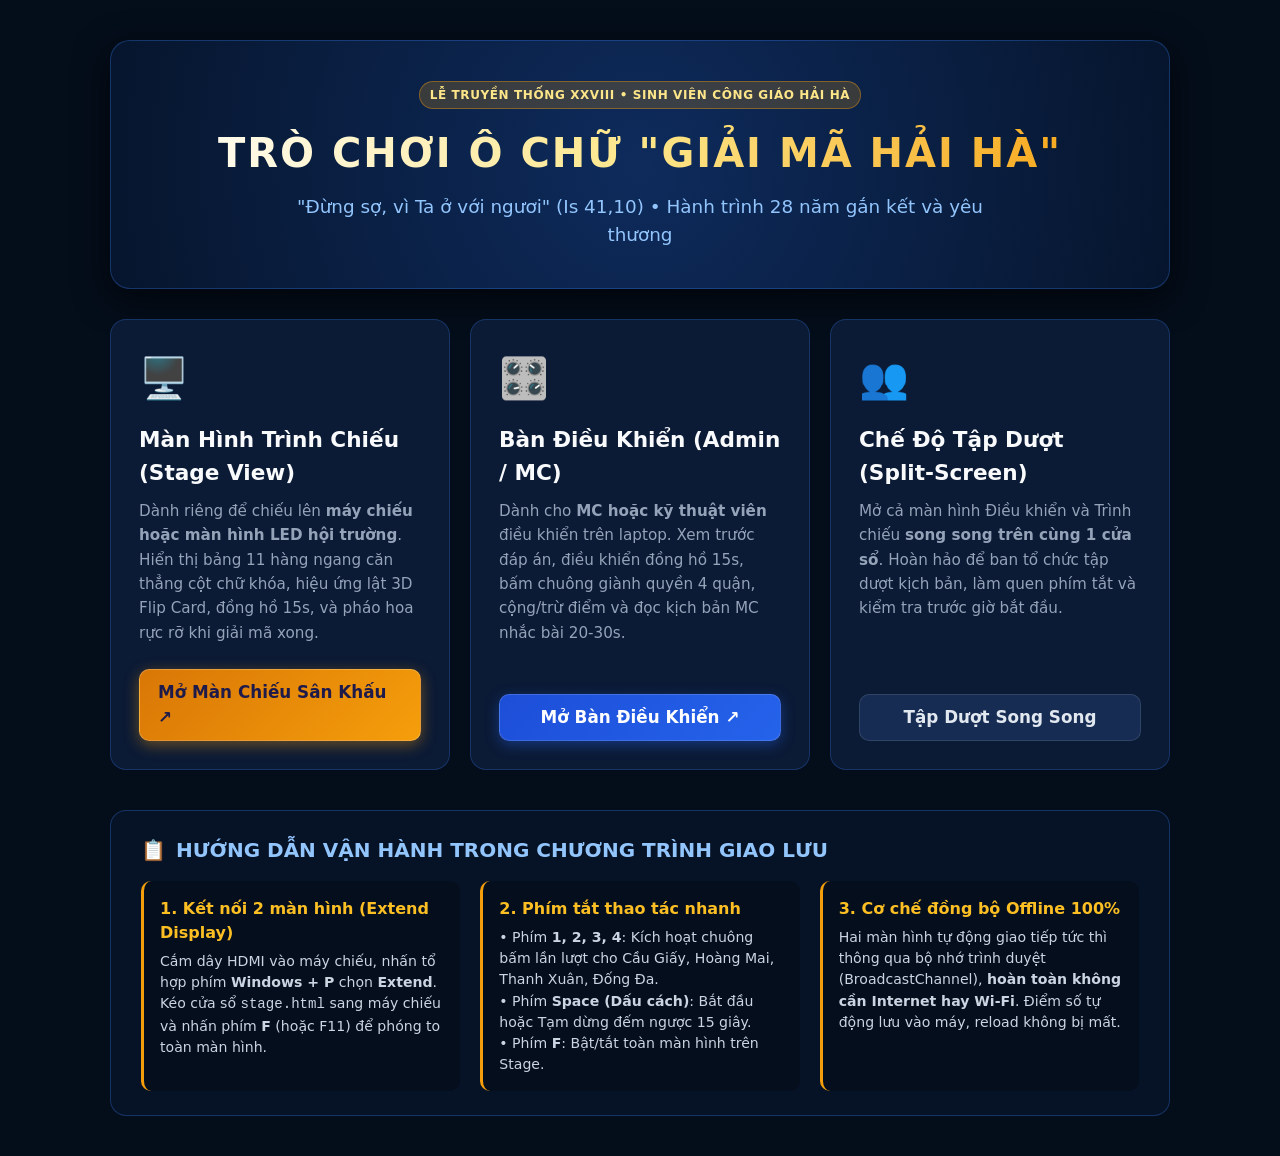
==== index.html @ d1034c19 "ver 1" ====
<!DOCTYPE html>
<html lang="vi">
<head>
  <meta charset="UTF-8">
  <meta name="viewport" content="width=device-width, initial-scale=1.0">
  <title>Khởi Động Trò Chơi Ô Chữ - SVCG Hải Hà XXVIII</title>
  <link rel="stylesheet" href="css/common.css">
  <style>
    .hub-container {
      max-width: 1100px;
      margin: 40px auto;
      padding: 0 20px;
    }

    .hero-banner {
      text-align: center;
      padding: 40px 20px;
      background: radial-gradient(circle at center, #0e2b5c 0%, #06152d 100%);
      border: 1px solid rgba(59, 130, 246, 0.3);
      border-radius: 20px;
      box-shadow: var(--shadow-lg);
      margin-bottom: 30px;
      position: relative;
      overflow: hidden;
    }

    .hero-banner h1 {
      font-size: 2.5rem;
      font-weight: 900;
      letter-spacing: 2px;
      background: linear-gradient(90deg, #ffffff, #fde68a, #f59e0b);
      -webkit-background-clip: text;
      -webkit-text-fill-color: transparent;
      margin-bottom: 10px;
    }

    .hero-banner p {
      font-size: 1.15rem;
      color: #93c5fd;
      max-width: 700px;
      margin: 0 auto;
    }

    .modes-grid {
      display: grid;
      grid-template-columns: repeat(auto-fit, minmax(320px, 1fr));
      gap: 20px;
      margin-bottom: 40px;
    }

    .mode-card {
      background: rgba(13, 30, 59, 0.85);
      border: 1px solid rgba(59, 130, 246, 0.25);
      border-radius: 16px;
      padding: 28px;
      display: flex;
      flex-direction: column;
      justify-content: space-between;
      transition: all 0.3s cubic-bezier(0.4, 0, 0.2, 1);
      position: relative;
      overflow: hidden;
    }

    .mode-card:hover {
      transform: translateY(-6px);
      border-color: var(--accent-gold);
      box-shadow: 0 12px 30px rgba(0, 0, 0, 0.5), 0 0 20px rgba(245, 158, 11, 0.2);
    }

    .mode-icon {
      font-size: 2.5rem;
      margin-bottom: 16px;
    }

    .mode-card h2 {
      font-size: 1.35rem;
      color: #f8fafc;
      margin-bottom: 10px;
    }

    .mode-card p {
      font-size: 0.95rem;
      color: #94a3b8;
      line-height: 1.6;
      margin-bottom: 24px;
      flex: 1;
    }

    /* Guide Box */
    .guide-box {
      background: rgba(8, 20, 42, 0.8);
      border: 1px solid rgba(59, 130, 246, 0.3);
      border-radius: 16px;
      padding: 24px 30px;
    }

    .guide-grid {
      display: grid;
      grid-template-columns: repeat(auto-fit, minmax(280px, 1fr));
      gap: 20px;
      margin-top: 16px;
    }

    .guide-item {
      background: rgba(0, 0, 0, 0.25);
      padding: 16px;
      border-radius: 10px;
      border-left: 3px solid var(--accent-gold);
    }

    .guide-item h3 {
      font-size: 1rem;
      color: #fbbf24;
      margin-bottom: 6px;
    }

    .guide-item p {
      font-size: 0.88rem;
      color: #cbd5e1;
      line-height: 1.5;
    }
  </style>
</head>
<body>
  <div class="hub-container">
    <!-- Hero Banner -->
    <header class="hero-banner">
      <div class="badge" style="background: rgba(245, 158, 11, 0.2); color: #fde68a; margin-bottom: 14px; border: 1px solid rgba(245, 158, 11, 0.4);">
        LỄ TRUYỀN THỐNG XXVIII • SINH VIÊN CÔNG GIÁO HẢI HÀ
      </div>
      <h1>TRÒ CHƠI Ô CHỮ "GIẢI MÃ HẢI HÀ"</h1>
      <p>"Đừng sợ, vì Ta ở với ngươi" (Is 41,10) • Hành trình 28 năm gắn kết và yêu thương</p>
    </header>

    <!-- Selection Grid -->
    <section class="modes-grid">
      <!-- Card 1: Stage View -->
      <div class="mode-card">
        <div>
          <div class="mode-icon">🖥️</div>
          <h2>Màn Hình Trình Chiếu (Stage View)</h2>
          <p>
            Dành riêng để chiếu lên <strong>máy chiếu hoặc màn hình LED hội trường</strong>. 
            Hiển thị bảng 11 hàng ngang căn thẳng cột chữ khóa, hiệu ứng lật 3D Flip Card, đồng hồ 15s, và pháo hoa rực rỡ khi giải mã xong.
          </p>
        </div>
        <a href="stage.html" target="_blank" class="btn btn-gold" style="width: 100%; font-size: 1.05rem;">
          Mở Màn Chiếu Sân Khấu ↗
        </a>
      </div>

      <!-- Card 2: Admin Controller -->
      <div class="mode-card">
        <div>
          <div class="mode-icon">🎛️</div>
          <h2>Bàn Điều Khiển (Admin / MC)</h2>
          <p>
            Dành cho <strong>MC hoặc kỹ thuật viên</strong> điều khiển trên laptop. 
            Xem trước đáp án, điều khiển đồng hồ 15s, bấm chuông giành quyền 4 quận, cộng/trừ điểm và đọc kịch bản MC nhắc bài 20-30s.
          </p>
        </div>
        <a href="admin.html" target="_blank" class="btn btn-primary" style="width: 100%; font-size: 1.05rem;">
          Mở Bàn Điều Khiển ↗
        </a>
      </div>

      <!-- Card 3: Split Screen Practice -->
      <div class="mode-card">
        <div>
          <div class="mode-icon">👥</div>
          <h2>Chế Độ Tập Dượt (Split-Screen)</h2>
          <p>
            Mở cả màn hình Điều khiển và Trình chiếu <strong>song song trên cùng 1 cửa sổ</strong>. 
            Hoàn hảo để ban tổ chức tập dượt kịch bản, làm quen phím tắt và kiểm tra trước giờ bắt đầu.
          </p>
        </div>
        <a href="split.html" class="btn btn-secondary" style="width: 100%; font-size: 1.05rem;">
          Tập Dượt Song Song
        </a>
      </div>
    </section>

    <!-- Operations Guide -->
    <section class="guide-box">
      <h2 style="font-size: 1.25rem; color: #93c5fd; display: flex; align-items: center; gap: 10px;">
        <span>📋</span> HƯỚNG DẪN VẬN HÀNH TRONG CHƯƠNG TRÌNH GIAO LƯU
      </h2>

      <div class="guide-grid">
        <div class="guide-item">
          <h3>1. Kết nối 2 màn hình (Extend Display)</h3>
          <p>Cắm dây HDMI vào máy chiếu, nhấn tổ hợp phím <strong>Windows + P</strong> chọn <strong>Extend</strong>. Kéo cửa sổ <code>stage.html</code> sang máy chiếu và nhấn phím <strong>F</strong> (hoặc F11) để phóng to toàn màn hình.</p>
        </div>

        <div class="guide-item">
          <h3>2. Phím tắt thao tác nhanh</h3>
          <p>
            • Phím <strong>1, 2, 3, 4</strong>: Kích hoạt chuông bấm lần lượt cho Cầu Giấy, Hoàng Mai, Thanh Xuân, Đống Đa.<br>
            • Phím <strong>Space (Dấu cách)</strong>: Bắt đầu hoặc Tạm dừng đếm ngược 15 giây.<br>
            • Phím <strong>F</strong>: Bật/tắt toàn màn hình trên Stage.
          </p>
        </div>

        <div class="guide-item">
          <h3>3. Cơ chế đồng bộ Offline 100%</h3>
          <p>Hai màn hình tự động giao tiếp tức thì thông qua bộ nhớ trình duyệt (BroadcastChannel), <strong>hoàn toàn không cần Internet hay Wi-Fi</strong>. Điểm số tự động lưu vào máy, reload không bị mất.</p>
        </div>
      </div>
    </section>
  </div>
</body>
</html>
---- css/common.css ----
/* Common Styles & Design System - Gameshow Hải Hà */
:root {
  /* Colors */
  --bg-primary: #040d1a;
  --bg-secondary: #0a1931;
  --bg-card: rgba(13, 30, 59, 0.75);
  --bg-card-hover: rgba(20, 45, 88, 0.85);
  --border-card: rgba(64, 126, 230, 0.25);
  
  --accent-gold: #f59e0b;
  --accent-gold-light: #fde68a;
  --accent-gold-glow: rgba(245, 158, 11, 0.5);
  
  --accent-blue: #2563eb;
  --accent-cyan: #06b6d4;
  --accent-red: #ef4444;
  --accent-green: #10b981;
  
  --text-main: #f8fafc;
  --text-muted: #94a3b8;
  --text-dim: #64748b;
  
  /* Teams */
  --caugiay: #3b82f6;
  --hoangmai: #ef4444;
  --thanhxuan: #10b981;
  --dongda: #f59e0b;
  
  /* Fonts */
  --font-main: 'Segoe UI', system-ui, -apple-system, BlinkMacSystemFont, Roboto, sans-serif;
  --font-mono: 'Consolas', 'Courier New', monospace;

  /* Shadows & Glow */
  --shadow-sm: 0 2px 8px rgba(0, 0, 0, 0.3);
  --shadow-md: 0 4px 20px rgba(0, 0, 0, 0.4);
  --shadow-lg: 0 10px 35px rgba(0, 0, 0, 0.6);
  --glow-gold: 0 0 25px rgba(245, 158, 11, 0.7), 0 0 50px rgba(245, 158, 11, 0.3);
  --glow-cyan: 0 0 20px rgba(6, 182, 212, 0.6);
  --glow-blue: 0 0 25px rgba(37, 99, 235, 0.5);
}

* {
  box-sizing: border-box;
  margin: 0;
  padding: 0;
  user-select: none;
}

body {
  font-family: var(--font-main);
  background-color: var(--bg-primary);
  color: var(--text-main);
  min-height: 100vh;
  overflow-x: hidden;
  line-height: 1.5;
}

/* Glassmorphism Card Utility */
.glass-panel {
  background: var(--bg-card);
  backdrop-filter: blur(16px);
  -webkit-backdrop-filter: blur(16px);
  border: 1px solid var(--border-card);
  border-radius: 14px;
  box-shadow: var(--shadow-md);
}

/* Button styles */
.btn {
  font-family: var(--font-main);
  display: inline-flex;
  align-items: center;
  justify-content: center;
  gap: 8px;
  padding: 10px 18px;
  font-size: 0.95rem;
  font-weight: 600;
  border-radius: 10px;
  border: 1px solid transparent;
  cursor: pointer;
  transition: all 0.2s cubic-bezier(0.4, 0, 0.2, 1);
  outline: none;
  text-decoration: none;
}

.btn:active {
  transform: scale(0.97);
}

.btn-primary {
  background: linear-gradient(135deg, #1d4ed8, #2563eb);
  color: white;
  border-color: rgba(255, 255, 255, 0.15);
  box-shadow: 0 4px 14px rgba(37, 99, 235, 0.4);
}
.btn-primary:hover {
  background: linear-gradient(135deg, #2563eb, #3b82f6);
  box-shadow: var(--glow-blue);
}

.btn-gold {
  background: linear-gradient(135deg, #d97706, #f59e0b);
  color: #1e1b4b;
  font-weight: 700;
  border-color: rgba(255, 255, 255, 0.2);
  box-shadow: 0 4px 15px rgba(245, 158, 11, 0.4);
}
.btn-gold:hover {
  background: linear-gradient(135deg, #f59e0b, #fbbf24);
  box-shadow: var(--glow-gold);
}

.btn-success {
  background: linear-gradient(135deg, #059669, #10b981);
  color: white;
}
.btn-success:hover {
  background: linear-gradient(135deg, #10b981, #34d399);
}

.btn-danger {
  background: linear-gradient(135deg, #dc2626, #ef4444);
  color: white;
}
.btn-danger:hover {
  background: linear-gradient(135deg, #ef4444, #f87171);
}

.btn-secondary {
  background: rgba(30, 58, 102, 0.6);
  color: #e2e8f0;
  border-color: rgba(148, 163, 184, 0.2);
}
.btn-secondary:hover {
  background: rgba(45, 85, 150, 0.8);
  border-color: rgba(148, 163, 184, 0.4);
}

/* Badge */
.badge {
  display: inline-flex;
  align-items: center;
  padding: 4px 10px;
  font-size: 0.75rem;
  font-weight: 700;
  text-transform: uppercase;
  letter-spacing: 0.05em;
  border-radius: 20px;
  background: rgba(255, 255, 255, 0.1);
}

/* Modal overlay */
.modal-overlay {
  position: fixed;
  inset: 0;
  background: rgba(2, 6, 18, 0.85);
  backdrop-filter: blur(10px);
  display: flex;
  align-items: center;
  justify-content: center;
  z-index: 1000;
  opacity: 0;
  pointer-events: none;
  transition: opacity 0.3s ease;
}

.modal-overlay.active {
  opacity: 1;
  pointer-events: auto;
}

.modal-content {
  background: linear-gradient(160deg, #0c2044, #061127);
  border: 1px solid var(--accent-gold);
  border-radius: 20px;
  box-shadow: var(--shadow-lg), var(--glow-gold);
  max-width: 90vw;
  width: 650px;
  padding: 30px;
  text-align: center;
  transform: scale(0.9);
  transition: transform 0.3s cubic-bezier(0.34, 1.56, 0.64, 1);
}

.modal-overlay.active .modal-content {
  transform: scale(1);
}
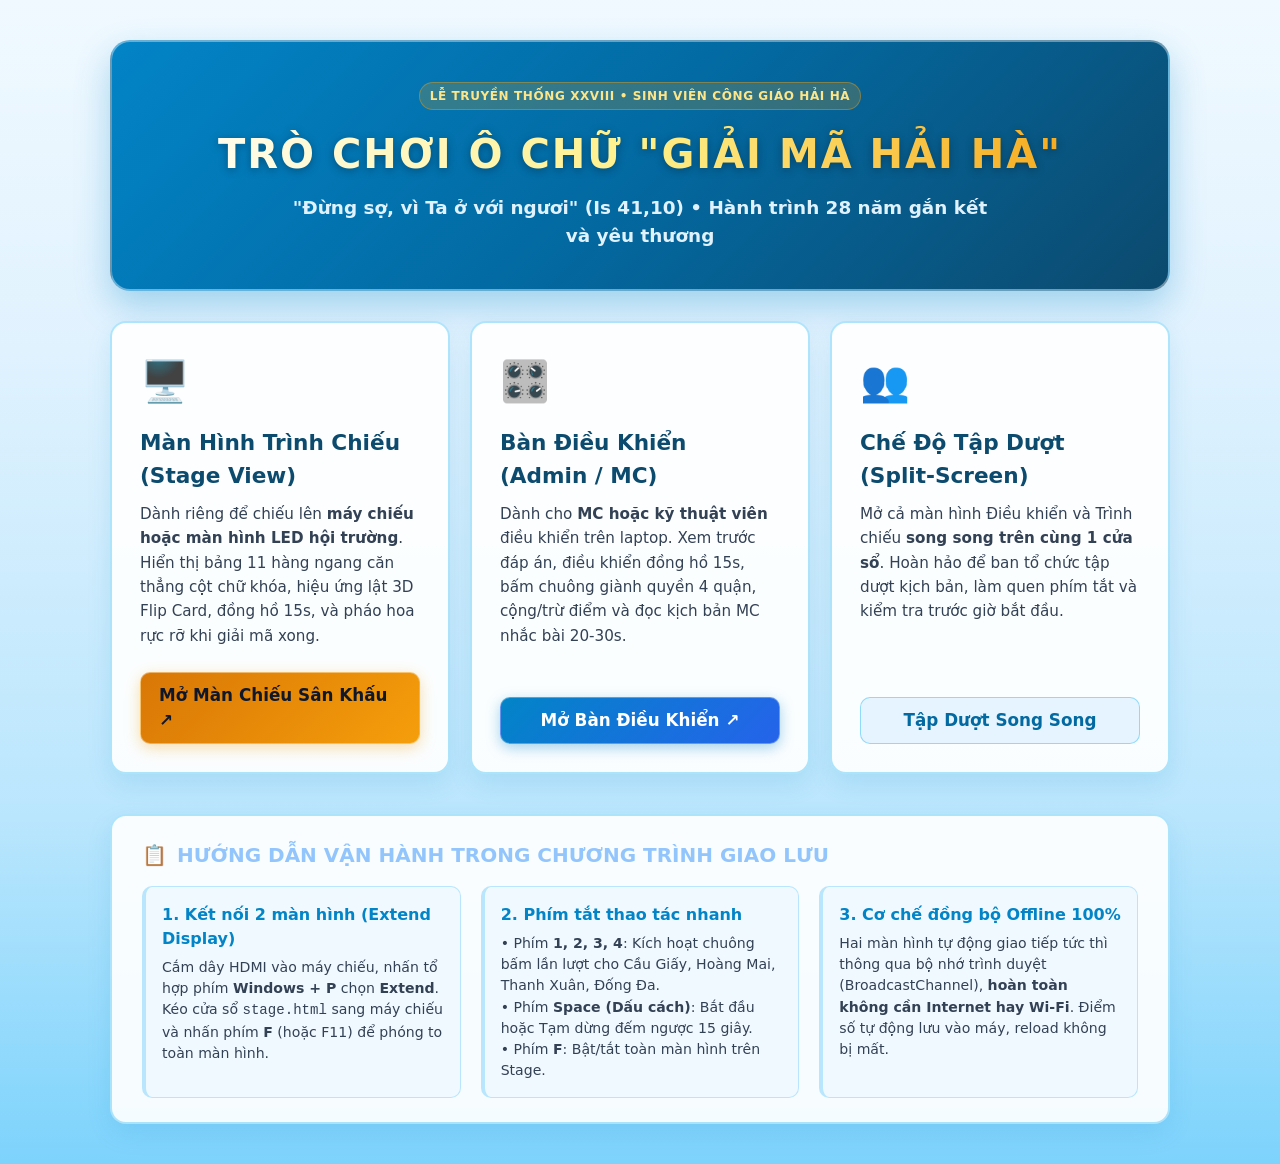
==== commit 1d99a18f: "fix source ask and color to sea and recomment 2" ====
--- a/index.html
+++ b/index.html
@@ -6,6 +6,12 @@
   <title>Khởi Động Trò Chơi Ô Chữ - SVCG Hải Hà XXVIII</title>
   <link rel="stylesheet" href="css/common.css">
   <style>
+    body {
+      background: linear-gradient(180deg, #f0f9ff 0%, #e0f2fe 30%, #bae6fd 70%, #7dd3fc 100%);
+      min-height: 100vh;
+      color: #0f172a;
+    }
+
     .hub-container {
       max-width: 1100px;
       margin: 40px auto;
@@ -15,10 +21,10 @@
     .hero-banner {
       text-align: center;
       padding: 40px 20px;
-      background: radial-gradient(circle at center, #0e2b5c 0%, #06152d 100%);
-      border: 1px solid rgba(59, 130, 246, 0.3);
+      background: linear-gradient(135deg, #0284c7 0%, #0369a1 50%, #0c4a6e 100%);
+      border: 2px solid rgba(255, 255, 255, 0.4);
       border-radius: 20px;
-      box-shadow: var(--shadow-lg);
+      box-shadow: 0 15px 35px rgba(2, 132, 199, 0.3);
       margin-bottom: 30px;
       position: relative;
       overflow: hidden;
@@ -28,17 +34,19 @@
       font-size: 2.5rem;
       font-weight: 900;
       letter-spacing: 2px;
-      background: linear-gradient(90deg, #ffffff, #fde68a, #f59e0b);
+      background: linear-gradient(90deg, #ffffff, #fef08a, #f59e0b);
       -webkit-background-clip: text;
       -webkit-text-fill-color: transparent;
       margin-bottom: 10px;
+      filter: drop-shadow(0 2px 4px rgba(0, 0, 0, 0.3));
     }
 
     .hero-banner p {
       font-size: 1.15rem;
-      color: #93c5fd;
+      color: #e0f2fe;
       max-width: 700px;
       margin: 0 auto;
+      font-weight: 600;
     }
 
     .modes-grid {
@@ -49,8 +57,8 @@
     }
 
     .mode-card {
-      background: rgba(13, 30, 59, 0.85);
-      border: 1px solid rgba(59, 130, 246, 0.25);
+      background: rgba(255, 255, 255, 0.92);
+      border: 2px solid rgba(56, 189, 248, 0.4);
       border-radius: 16px;
       padding: 28px;
       display: flex;
@@ -59,12 +67,13 @@
       transition: all 0.3s cubic-bezier(0.4, 0, 0.2, 1);
       position: relative;
       overflow: hidden;
+      box-shadow: 0 10px 25px rgba(2, 132, 199, 0.12);
     }
 
     .mode-card:hover {
       transform: translateY(-6px);
-      border-color: var(--accent-gold);
-      box-shadow: 0 12px 30px rgba(0, 0, 0, 0.5), 0 0 20px rgba(245, 158, 11, 0.2);
+      border-color: #0284c7;
+      box-shadow: 0 16px 35px rgba(2, 132, 199, 0.25);
     }
 
     .mode-icon {
@@ -74,13 +83,14 @@
 
     .mode-card h2 {
       font-size: 1.35rem;
-      color: #f8fafc;
+      color: #0c4a6e;
       margin-bottom: 10px;
+      font-weight: 800;
     }
 
     .mode-card p {
       font-size: 0.95rem;
-      color: #94a3b8;
+      color: #334155;
       line-height: 1.6;
       margin-bottom: 24px;
       flex: 1;
@@ -88,10 +98,11 @@
 
     /* Guide Box */
     .guide-box {
-      background: rgba(8, 20, 42, 0.8);
-      border: 1px solid rgba(59, 130, 246, 0.3);
+      background: rgba(255, 255, 255, 0.92);
+      border: 2px solid rgba(56, 189, 248, 0.4);
       border-radius: 16px;
       padding: 24px 30px;
+      box-shadow: 0 10px 25px rgba(2, 132, 199, 0.12);
     }
 
     .guide-grid {
@@ -102,21 +113,24 @@
     }
 
     .guide-item {
-      background: rgba(0, 0, 0, 0.25);
+      background: #f0f9ff;
       padding: 16px;
       border-radius: 10px;
-      border-left: 3px solid var(--accent-gold);
+      border-left: 4px solid #0284c7;
+      border: 1px solid #bae6fd;
+      border-left-width: 4px;
     }
 
     .guide-item h3 {
       font-size: 1rem;
-      color: #fbbf24;
+      color: #0284c7;
+      font-weight: 800;
       margin-bottom: 6px;
     }
 
     .guide-item p {
       font-size: 0.88rem;
-      color: #cbd5e1;
+      color: #334155;
       line-height: 1.5;
     }
   </style>
--- a/css/common.css
+++ b/css/common.css
@@ -1,42 +1,49 @@
-/* Common Styles & Design System - Gameshow Hải Hà */
+/* Common Styles & Design System - Gameshow Hải Hà (Chủ đề Đại Dương & Sóng Nước Tươi Sáng) */
 :root {
-  /* Colors */
-  --bg-primary: #040d1a;
-  --bg-secondary: #0a1931;
-  --bg-card: rgba(13, 30, 59, 0.75);
-  --bg-card-hover: rgba(20, 45, 88, 0.85);
-  --border-card: rgba(64, 126, 230, 0.25);
+  /* Bright Ocean & Water Palette */
+  --ocean-sky: #e0f2fe;
+  --ocean-surface: #bae6fd;
+  --ocean-cyan: #38bdf8;
+  --ocean-primary: #0284c7;
+  --ocean-deep: #0369a1;
+  --ocean-dark: #075985;
+  --ocean-abyss: #0c4a6e;
+  
+  --bg-primary: #f0f9ff;
+  --bg-card: rgba(255, 255, 255, 0.88);
+  --bg-card-hover: rgba(255, 255, 255, 0.95);
+  --border-card: rgba(56, 189, 248, 0.4);
   
   --accent-gold: #f59e0b;
-  --accent-gold-light: #fde68a;
+  --accent-gold-light: #fef08a;
   --accent-gold-glow: rgba(245, 158, 11, 0.5);
   
-  --accent-blue: #2563eb;
+  --accent-blue: #0284c7;
   --accent-cyan: #06b6d4;
   --accent-red: #ef4444;
   --accent-green: #10b981;
   
-  --text-main: #f8fafc;
-  --text-muted: #94a3b8;
+  --text-main: #0f172a;
+  --text-muted: #334155;
   --text-dim: #64748b;
   
-  /* Teams */
-  --caugiay: #3b82f6;
-  --hoangmai: #ef4444;
-  --thanhxuan: #10b981;
-  --dongda: #f59e0b;
+  /* Teams Colors */
+  --caugiay: #2563eb;
+  --hoangmai: #dc2626;
+  --thanhxuan: #059669;
+  --dongda: #d97706;
   
   /* Fonts */
   --font-main: 'Segoe UI', system-ui, -apple-system, BlinkMacSystemFont, Roboto, sans-serif;
   --font-mono: 'Consolas', 'Courier New', monospace;
 
   /* Shadows & Glow */
-  --shadow-sm: 0 2px 8px rgba(0, 0, 0, 0.3);
-  --shadow-md: 0 4px 20px rgba(0, 0, 0, 0.4);
-  --shadow-lg: 0 10px 35px rgba(0, 0, 0, 0.6);
-  --glow-gold: 0 0 25px rgba(245, 158, 11, 0.7), 0 0 50px rgba(245, 158, 11, 0.3);
-  --glow-cyan: 0 0 20px rgba(6, 182, 212, 0.6);
-  --glow-blue: 0 0 25px rgba(37, 99, 235, 0.5);
+  --shadow-sm: 0 2px 8px rgba(2, 132, 199, 0.12);
+  --shadow-md: 0 6px 20px rgba(2, 132, 199, 0.18);
+  --shadow-lg: 0 12px 35px rgba(3, 105, 161, 0.25);
+  --glow-gold: 0 0 25px rgba(245, 158, 11, 0.8), 0 0 45px rgba(251, 191, 36, 0.4);
+  --glow-water: 0 0 25px rgba(56, 189, 248, 0.6);
+  --glow-blue: 0 0 25px rgba(2, 132, 199, 0.5);
 }
 
 * {
@@ -88,22 +95,22 @@
 }
 
 .btn-primary {
-  background: linear-gradient(135deg, #1d4ed8, #2563eb);
+  background: linear-gradient(135deg, #0284c7, #2563eb);
   color: white;
-  border-color: rgba(255, 255, 255, 0.15);
-  box-shadow: 0 4px 14px rgba(37, 99, 235, 0.4);
+  border-color: rgba(255, 255, 255, 0.3);
+  box-shadow: 0 4px 14px rgba(2, 132, 199, 0.35);
 }
 .btn-primary:hover {
-  background: linear-gradient(135deg, #2563eb, #3b82f6);
+  background: linear-gradient(135deg, #0369a1, #1d4ed8);
   box-shadow: var(--glow-blue);
 }
 
 .btn-gold {
   background: linear-gradient(135deg, #d97706, #f59e0b);
-  color: #1e1b4b;
+  color: #0f172a;
   font-weight: 700;
-  border-color: rgba(255, 255, 255, 0.2);
-  box-shadow: 0 4px 15px rgba(245, 158, 11, 0.4);
+  border-color: rgba(255, 255, 255, 0.4);
+  box-shadow: 0 4px 15px rgba(245, 158, 11, 0.35);
 }
 .btn-gold:hover {
   background: linear-gradient(135deg, #f59e0b, #fbbf24);
@@ -115,7 +122,7 @@
   color: white;
 }
 .btn-success:hover {
-  background: linear-gradient(135deg, #10b981, #34d399);
+  background: linear-gradient(135deg, #047857, #059669);
 }
 
 .btn-danger {
@@ -123,17 +130,19 @@
   color: white;
 }
 .btn-danger:hover {
-  background: linear-gradient(135deg, #ef4444, #f87171);
+  background: linear-gradient(135deg, #b91c1c, #dc2626);
 }
 
 .btn-secondary {
-  background: rgba(30, 58, 102, 0.6);
-  color: #e2e8f0;
-  border-color: rgba(148, 163, 184, 0.2);
+  background: rgba(224, 242, 254, 0.8);
+  color: #0369a1;
+  border: 1px solid rgba(56, 189, 248, 0.5);
+  font-weight: 600;
 }
 .btn-secondary:hover {
-  background: rgba(45, 85, 150, 0.8);
-  border-color: rgba(148, 163, 184, 0.4);
+  background: rgba(186, 230, 253, 0.95);
+  color: #0c4a6e;
+  border-color: #0284c7;
 }
 
 /* Badge */
@@ -146,15 +155,17 @@
   text-transform: uppercase;
   letter-spacing: 0.05em;
   border-radius: 20px;
-  background: rgba(255, 255, 255, 0.1);
+  background: rgba(2, 132, 199, 0.12);
+  color: #0369a1;
 }
 
 /* Modal overlay */
 .modal-overlay {
   position: fixed;
   inset: 0;
-  background: rgba(2, 6, 18, 0.85);
-  backdrop-filter: blur(10px);
+  background: rgba(3, 105, 161, 0.6);
+  backdrop-filter: blur(8px);
+  -webkit-backdrop-filter: blur(8px);
   display: flex;
   align-items: center;
   justify-content: center;
@@ -170,16 +181,17 @@
 }
 
 .modal-content {
-  background: linear-gradient(160deg, #0c2044, #061127);
-  border: 1px solid var(--accent-gold);
+  background: linear-gradient(160deg, #ffffff, #f0f9ff);
+  border: 2px solid var(--accent-gold);
   border-radius: 20px;
-  box-shadow: var(--shadow-lg), var(--glow-gold);
+  box-shadow: 0 20px 50px rgba(2, 132, 199, 0.4), var(--glow-gold);
   max-width: 90vw;
-  width: 650px;
+  width: 680px;
   padding: 30px;
   text-align: center;
   transform: scale(0.9);
   transition: transform 0.3s cubic-bezier(0.34, 1.56, 0.64, 1);
+  color: #0f172a;
 }
 
 .modal-overlay.active .modal-content {
